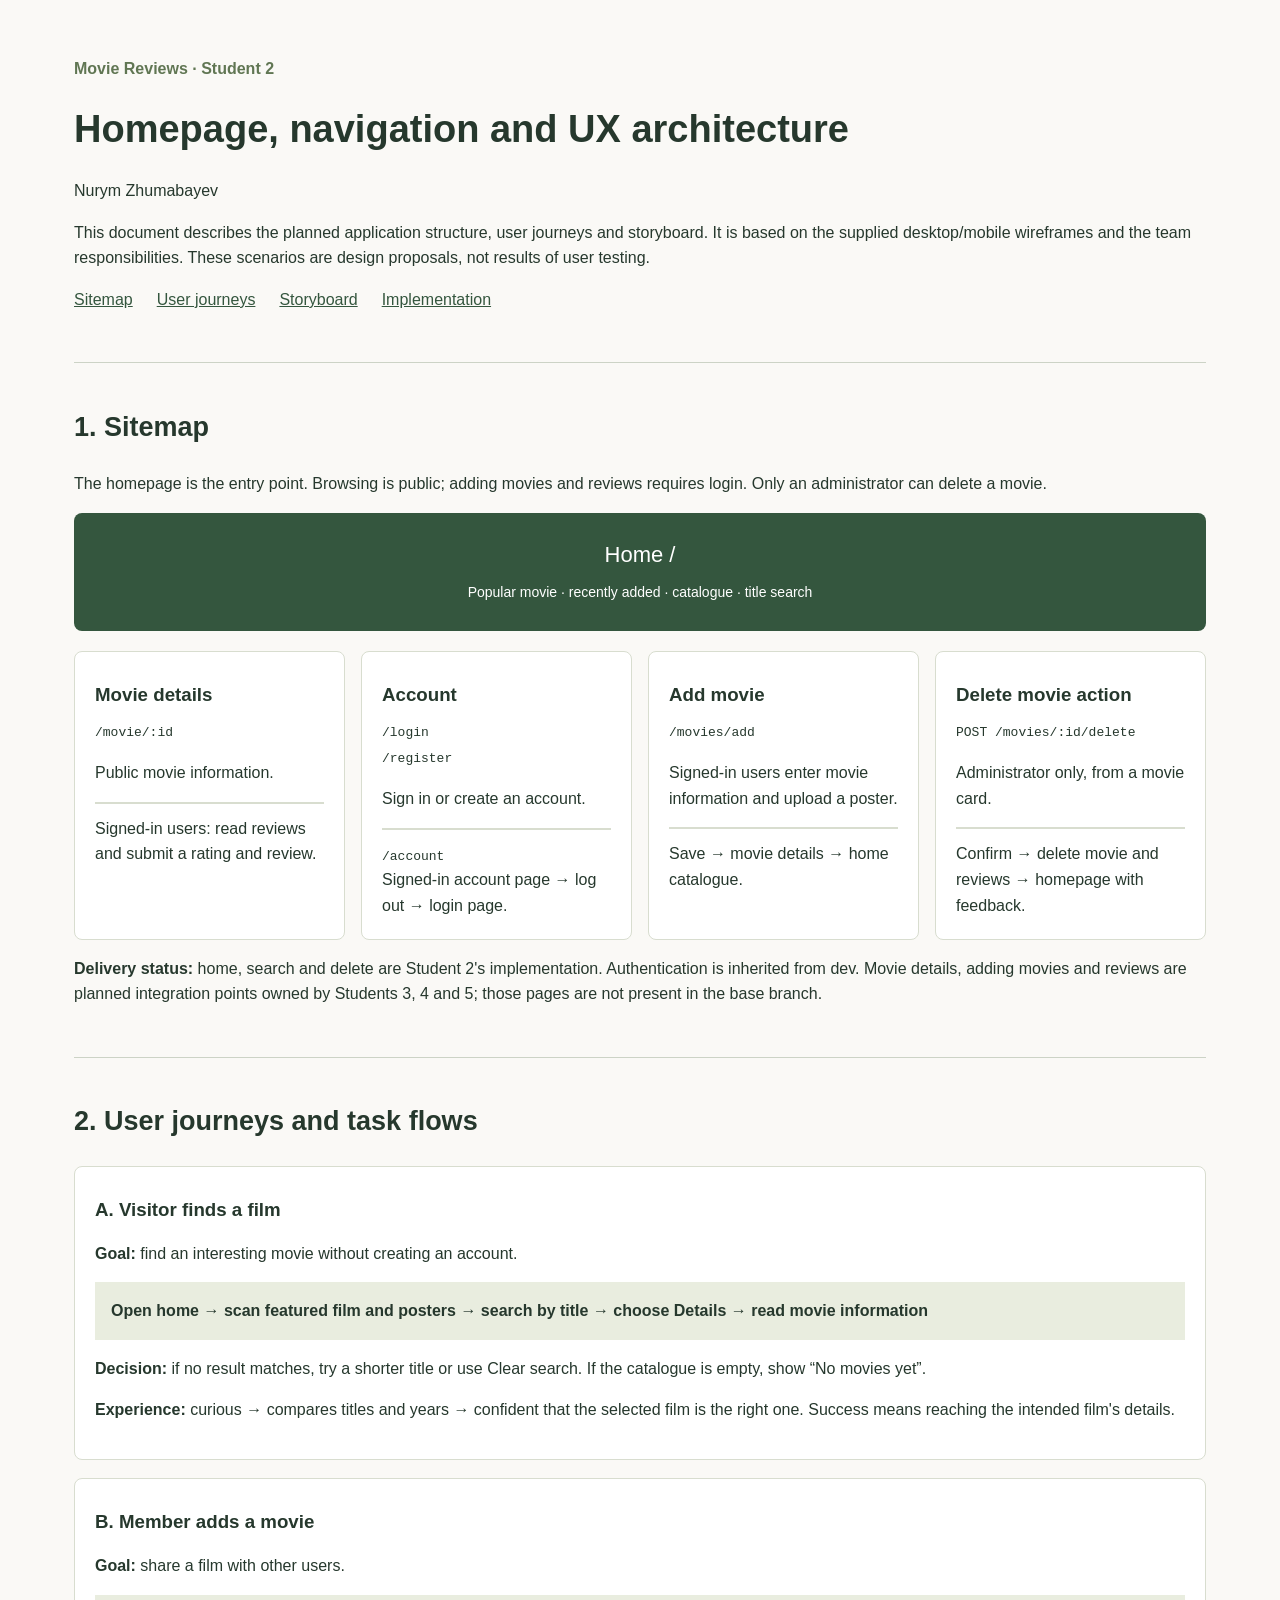
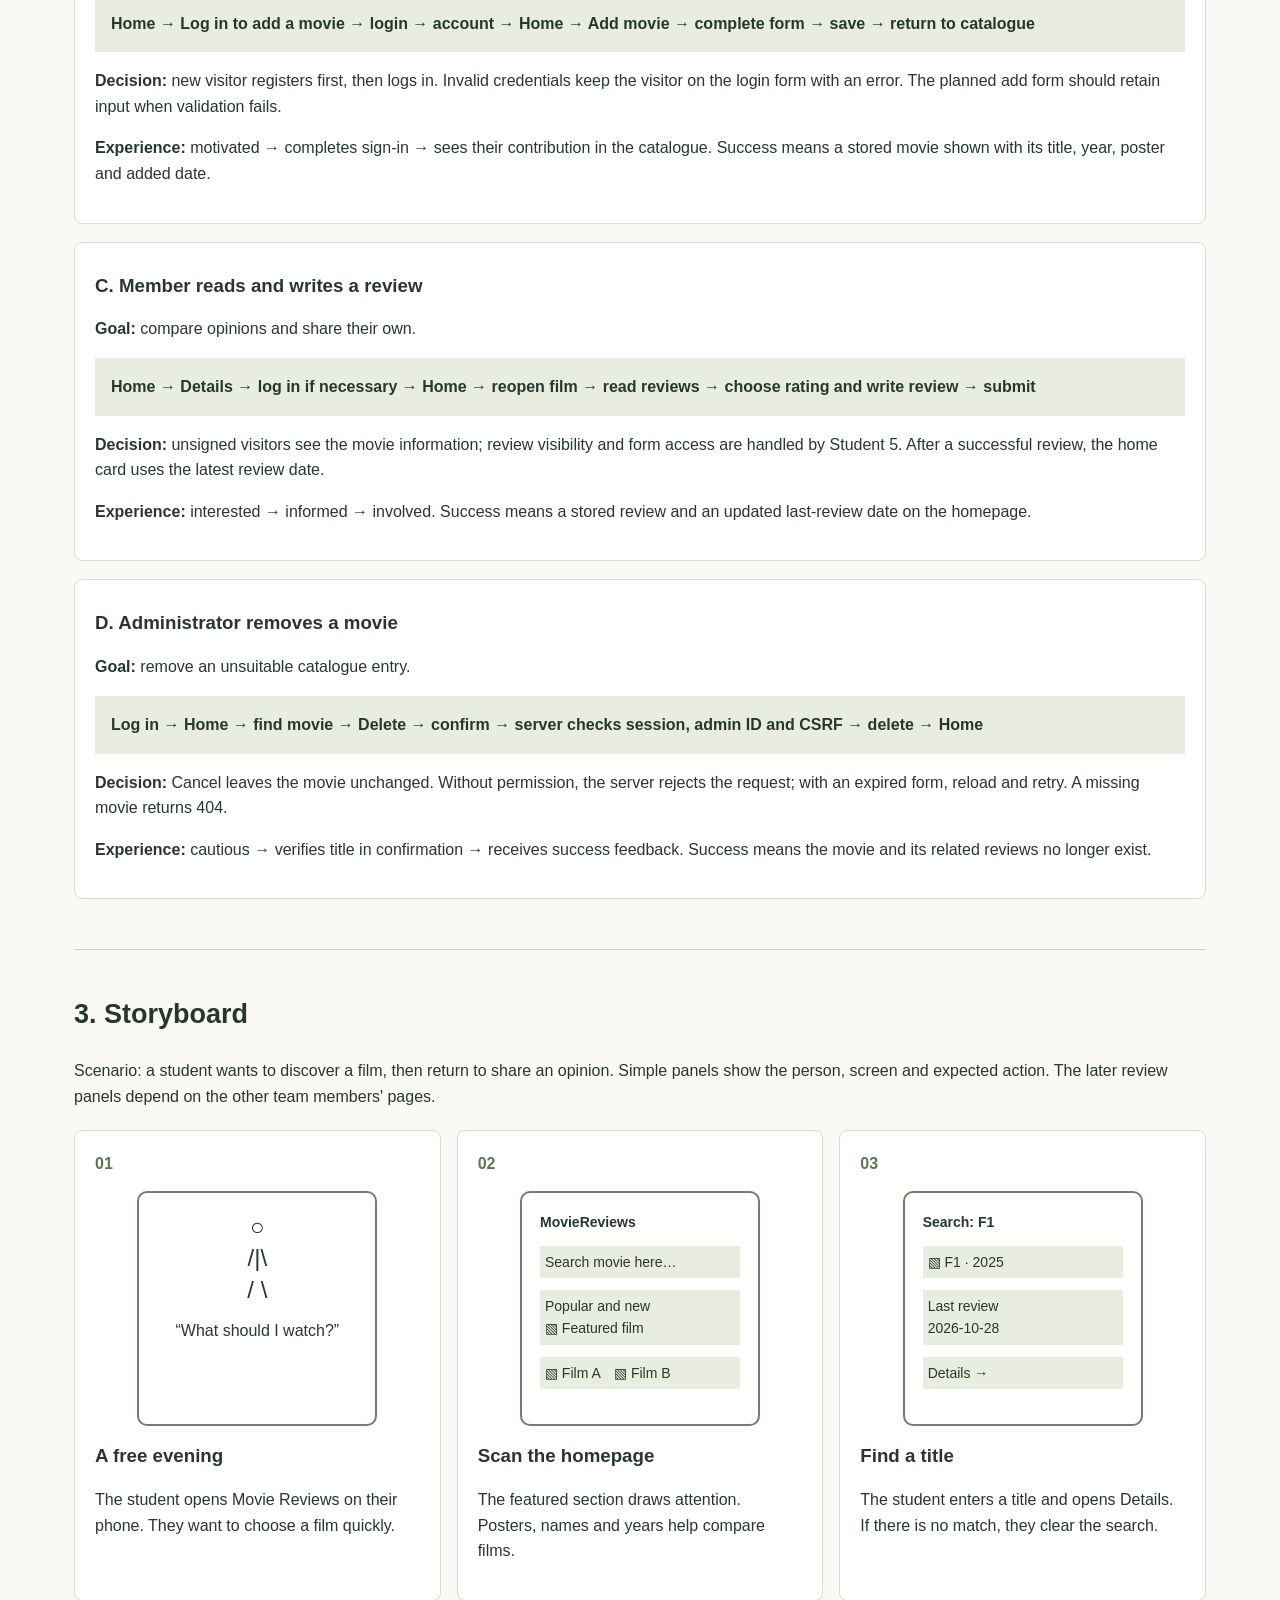
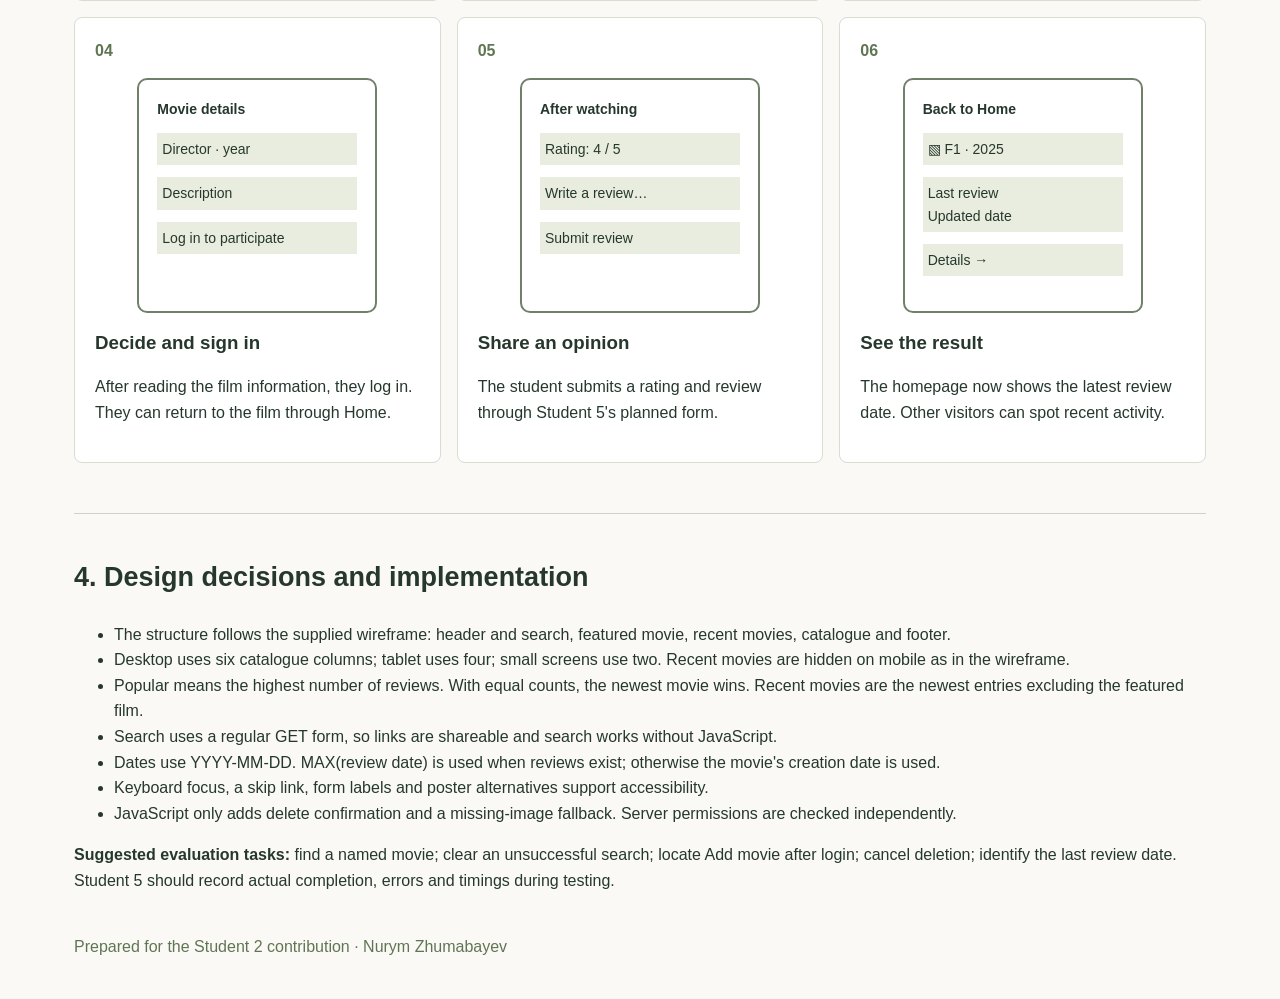
==== docs/role-2.html @ d0a91cc3 "Add Nurym Zhumabayev student 2 homepage and UX architecture" ====
<!doctype html>
<html lang="en">
<head><meta charset="utf-8"><meta name="viewport" content="width=device-width, initial-scale=1"><title>Student 2 — Nurym Zhumabayev</title><link rel="stylesheet" href="role-2.css"></head>
<body>
<header><p class="label">Movie Reviews · Student 2</p><h1>Homepage, navigation and UX architecture</h1><p>Nurym Zhumabayev</p><p>This document describes the planned application structure, user journeys and storyboard. It is based on the supplied desktop/mobile wireframes and the team responsibilities. These scenarios are design proposals, not results of user testing.</p><nav><a href="#sitemap">Sitemap</a><a href="#journeys">User journeys</a><a href="#storyboard">Storyboard</a><a href="#implementation">Implementation</a></nav></header>
<main>
<section id="sitemap"><h2>1. Sitemap</h2><p>The homepage is the entry point. Browsing is public; adding movies and reviews requires login. Only an administrator can delete a movie.</p>
<div class="root">Home /<br><small>Popular movie · recently added · catalogue · title search</small></div>
<div class="branches">
<article><h3>Movie details</h3><code>/movie/:id</code><p>Public movie information.</p><div class="child">Signed-in users: read reviews and submit a rating and review.</div></article>
<article><h3>Account</h3><code>/login</code><br><code>/register</code><p>Sign in or create an account.</p><div class="child"><code>/account</code><br>Signed-in account page → log out → login page.</div></article>
<article><h3>Add movie</h3><code>/movies/add</code><p>Signed-in users enter movie information and upload a poster.</p><div class="child">Save → movie details → home catalogue.</div></article>
<article><h3>Delete movie action</h3><code>POST /movies/:id/delete</code><p>Administrator only, from a movie card.</p><div class="child">Confirm → delete movie and reviews → homepage with feedback.</div></article>
</div><p><strong>Delivery status:</strong> home, search and delete are Student 2's implementation. Authentication is inherited from dev. Movie details, adding movies and reviews are planned integration points owned by Students 3, 4 and 5; those pages are not present in the base branch.</p></section>
<section id="journeys"><h2>2. User journeys and task flows</h2>
<article class="journey"><h3>A. Visitor finds a film</h3><p><strong>Goal:</strong> find an interesting movie without creating an account.</p><p class="flow">Open home → scan featured film and posters → search by title → choose Details → read movie information</p><p><strong>Decision:</strong> if no result matches, try a shorter title or use Clear search. If the catalogue is empty, show “No movies yet”.</p><p><strong>Experience:</strong> curious → compares titles and years → confident that the selected film is the right one. Success means reaching the intended film's details.</p></article>
<article class="journey"><h3>B. Member adds a movie</h3><p><strong>Goal:</strong> share a film with other users.</p><p class="flow">Home → Log in to add a movie → login → account → Home → Add movie → complete form → save → return to catalogue</p><p><strong>Decision:</strong> new visitor registers first, then logs in. Invalid credentials keep the visitor on the login form with an error. The planned add form should retain input when validation fails.</p><p><strong>Experience:</strong> motivated → completes sign-in → sees their contribution in the catalogue. Success means a stored movie shown with its title, year, poster and added date.</p></article>
<article class="journey"><h3>C. Member reads and writes a review</h3><p><strong>Goal:</strong> compare opinions and share their own.</p><p class="flow">Home → Details → log in if necessary → Home → reopen film → read reviews → choose rating and write review → submit</p><p><strong>Decision:</strong> unsigned visitors see the movie information; review visibility and form access are handled by Student 5. After a successful review, the home card uses the latest review date.</p><p><strong>Experience:</strong> interested → informed → involved. Success means a stored review and an updated last-review date on the homepage.</p></article>
<article class="journey"><h3>D. Administrator removes a movie</h3><p><strong>Goal:</strong> remove an unsuitable catalogue entry.</p><p class="flow">Log in → Home → find movie → Delete → confirm → server checks session, admin ID and CSRF → delete → Home</p><p><strong>Decision:</strong> Cancel leaves the movie unchanged. Without permission, the server rejects the request; with an expired form, reload and retry. A missing movie returns 404.</p><p><strong>Experience:</strong> cautious → verifies title in confirmation → receives success feedback. Success means the movie and its related reviews no longer exist.</p></article>
</section>
<section id="storyboard"><h2>3. Storyboard</h2><p>Scenario: a student wants to discover a film, then return to share an opinion. Simple panels show the person, screen and expected action. The later review panels depend on the other team members' pages.</p>
<div class="panels">
<article><span class="number">01</span><div class="scene">○<br>/|\<br>/ \<p>“What should I watch?”</p></div><h3>A free evening</h3><p>The student opens Movie Reviews on their phone. They want to choose a film quickly.</p></article>
<article><span class="number">02</span><div class="screen"><b>MovieReviews</b><div>Search movie here…</div><div>Popular and new<br>▧ Featured film</div><div>▧ Film A　▧ Film B</div></div><h3>Scan the homepage</h3><p>The featured section draws attention. Posters, names and years help compare films.</p></article>
<article><span class="number">03</span><div class="screen"><b>Search: F1</b><div>▧ F1 · 2025</div><div>Last review<br>2026-10-28</div><div>Details →</div></div><h3>Find a title</h3><p>The student enters a title and opens Details. If there is no match, they clear the search.</p></article>
<article><span class="number">04</span><div class="screen"><b>Movie details</b><div>Director · year</div><div>Description</div><div>Log in to participate</div></div><h3>Decide and sign in</h3><p>After reading the film information, they log in. They can return to the film through Home.</p></article>
<article><span class="number">05</span><div class="screen"><b>After watching</b><div>Rating: 4 / 5</div><div>Write a review…</div><div>Submit review</div></div><h3>Share an opinion</h3><p>The student submits a rating and review through Student 5's planned form.</p></article>
<article><span class="number">06</span><div class="screen"><b>Back to Home</b><div>▧ F1 · 2025</div><div>Last review<br>Updated date</div><div>Details →</div></div><h3>See the result</h3><p>The homepage now shows the latest review date. Other visitors can spot recent activity.</p></article>
</div></section>
<section id="implementation"><h2>4. Design decisions and implementation</h2><ul><li>The structure follows the supplied wireframe: header and search, featured movie, recent movies, catalogue and footer.</li><li>Desktop uses six catalogue columns; tablet uses four; small screens use two. Recent movies are hidden on mobile as in the wireframe.</li><li>Popular means the highest number of reviews. With equal counts, the newest movie wins. Recent movies are the newest entries excluding the featured film.</li><li>Search uses a regular GET form, so links are shareable and search works without JavaScript.</li><li>Dates use YYYY-MM-DD. MAX(review date) is used when reviews exist; otherwise the movie's creation date is used.</li><li>Keyboard focus, a skip link, form labels and poster alternatives support accessibility.</li><li>JavaScript only adds delete confirmation and a missing-image fallback. Server permissions are checked independently.</li></ul><p><strong>Suggested evaluation tasks:</strong> find a named movie; clear an unsuccessful search; locate Add movie after login; cancel deletion; identify the last review date. Student 5 should record actual completion, errors and timings during testing.</p></section>
</main><footer>Prepared for the Student 2 contribution · Nurym Zhumabayev</footer>
</body></html>
---- docs/role-2.css ----
* { box-sizing: border-box; }
body { margin: 0 auto; max-width: 1180px; padding: 40px 24px; color: #26382d; background: #faf9f6; font: 16px/1.6 Arial, sans-serif; }
h1 { font-size: 38px; line-height: 1.2; max-width: 850px; }
h2 { font-size: 27px; }
h3 { margin: 8px 0; }
a { color: #34563e; }
nav { display: flex; gap: 24px; flex-wrap: wrap; }
section { margin-top: 50px; border-top: 1px solid #ccd3c6; padding-top: 20px; }
.label, .number { font-weight: bold; color: #607653; }
.root { text-align: center; padding: 24px; border-radius: 8px; background: #34563e; color: white; font-size: 22px; }
.root small { font-size: 14px; }
.branches, .panels { display: grid; grid-template-columns: repeat(4, 1fr); gap: 16px; margin-top: 20px; }
article { padding: 20px; background: white; border: 1px solid #d8ddcf; border-radius: 8px; }
code { overflow-wrap: anywhere; font-size: 13px; }
.child { border-top: 2px solid #d8ddcf; padding-top: 12px; }
.journey { margin: 18px 0; }
.flow { padding: 16px; background: #e9eddf; font-weight: bold; }
.panels { grid-template-columns: repeat(3, 1fr); }
.screen, .scene { margin: 15px auto; height: 235px; padding: 18px; border: 2px solid #71806a; border-radius: 10px; max-width: 240px; font-size: 14px; }
.screen div { margin-top: 12px; padding: 5px; background: #e9eddf; }
.scene { text-align: center; font-size: 24px; line-height: 1.3; }
.scene p { font-size: 16px; }
footer { margin-top: 40px; color: #607653; }
@media (max-width: 850px) { .branches, .panels { grid-template-columns: repeat(2, 1fr); } }
@media (max-width: 500px) { .branches, .panels { grid-template-columns: 1fr; } h1 { font-size: 30px; } }
@media print { body { padding: 0; background: white; font-size: 11px; } h1 { font-size: 26px; } h2 { font-size: 20px; } article { break-inside: avoid; } section { margin-top: 24px; } nav { display: none; } .panels { grid-template-columns: repeat(2, 1fr); } }
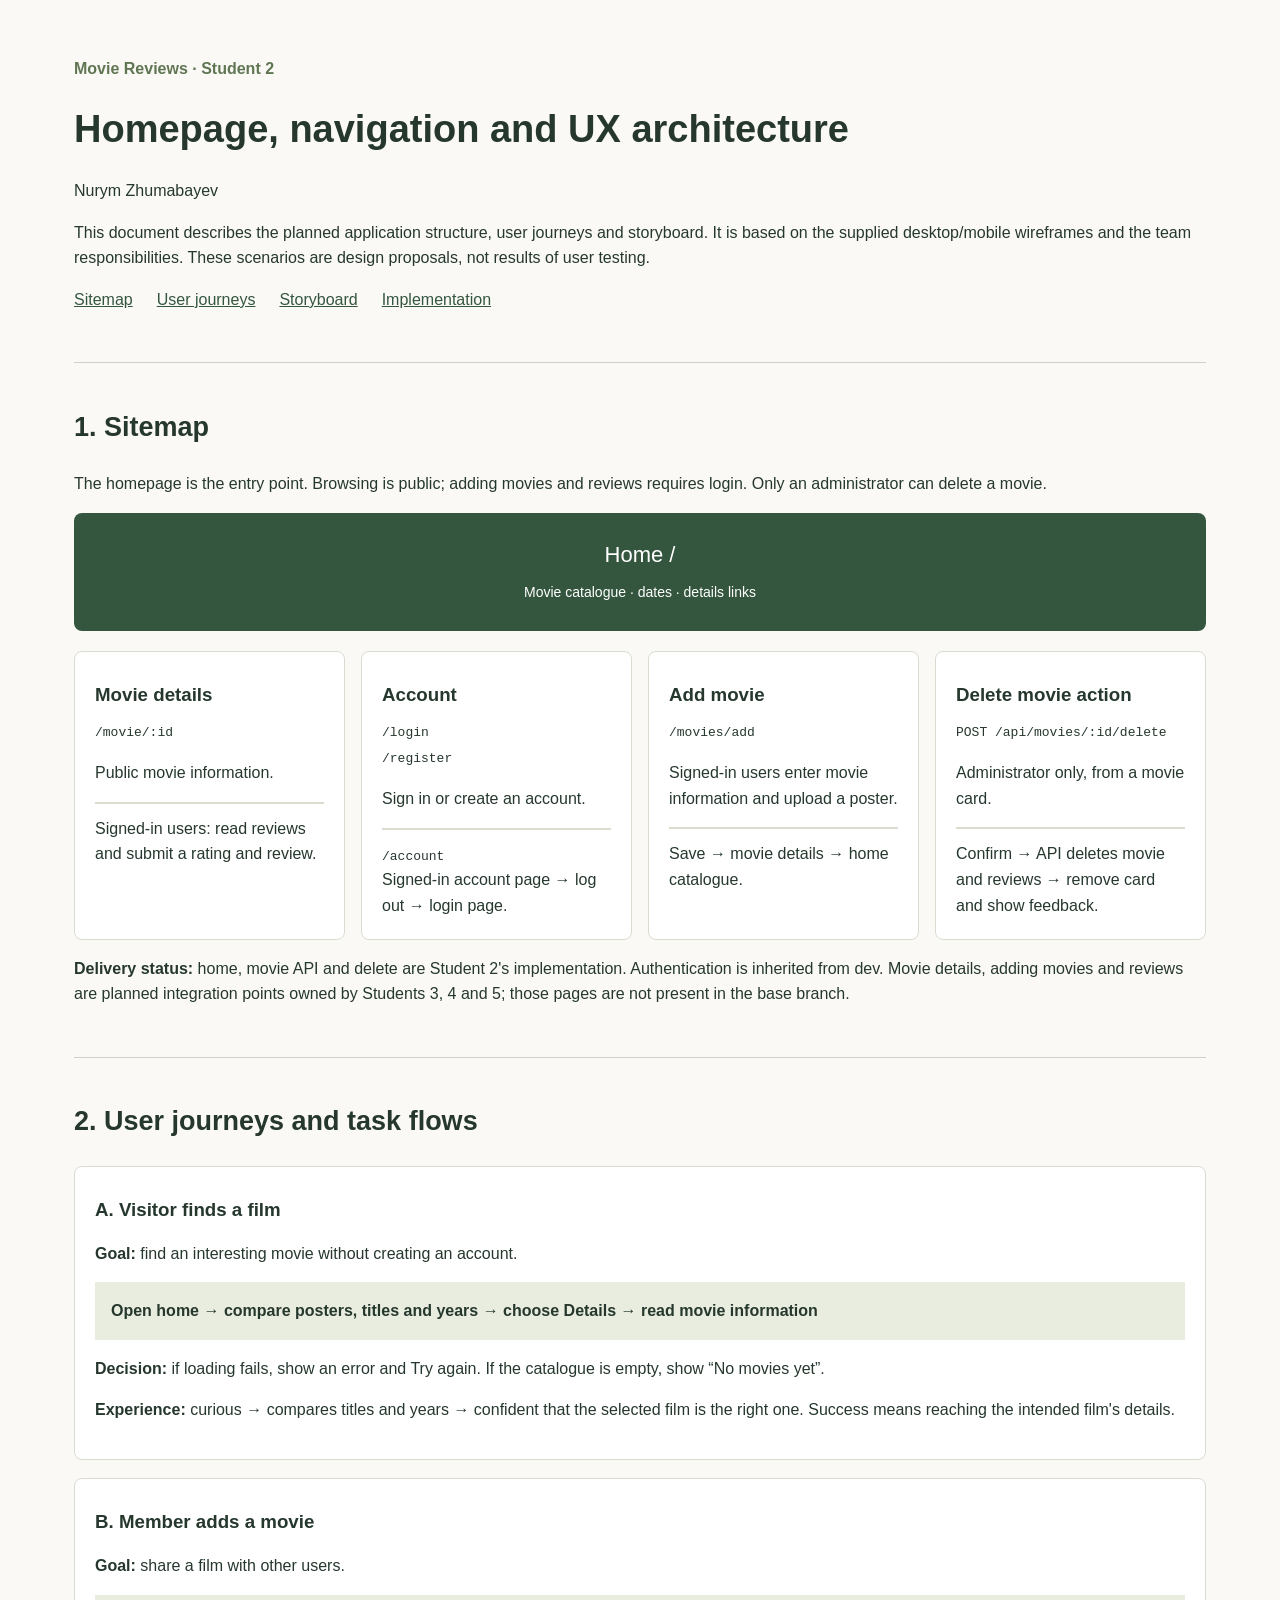
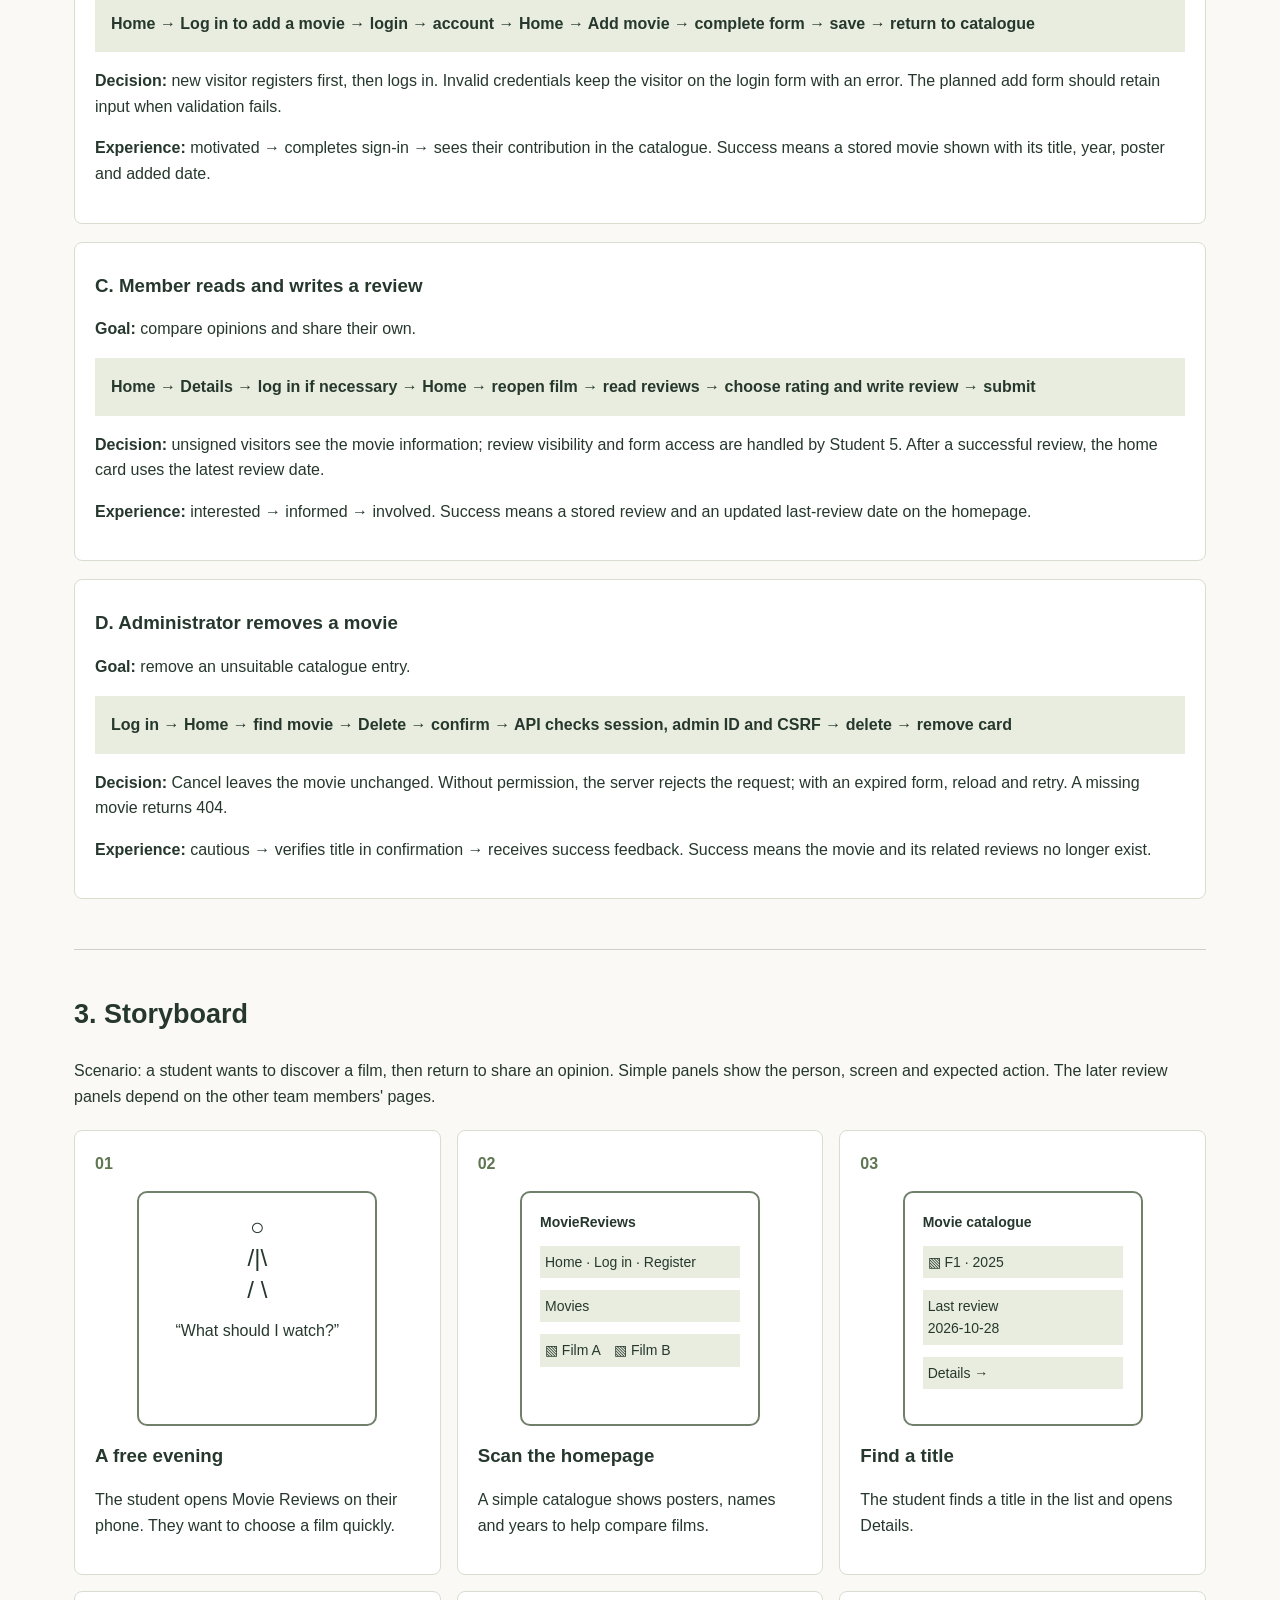
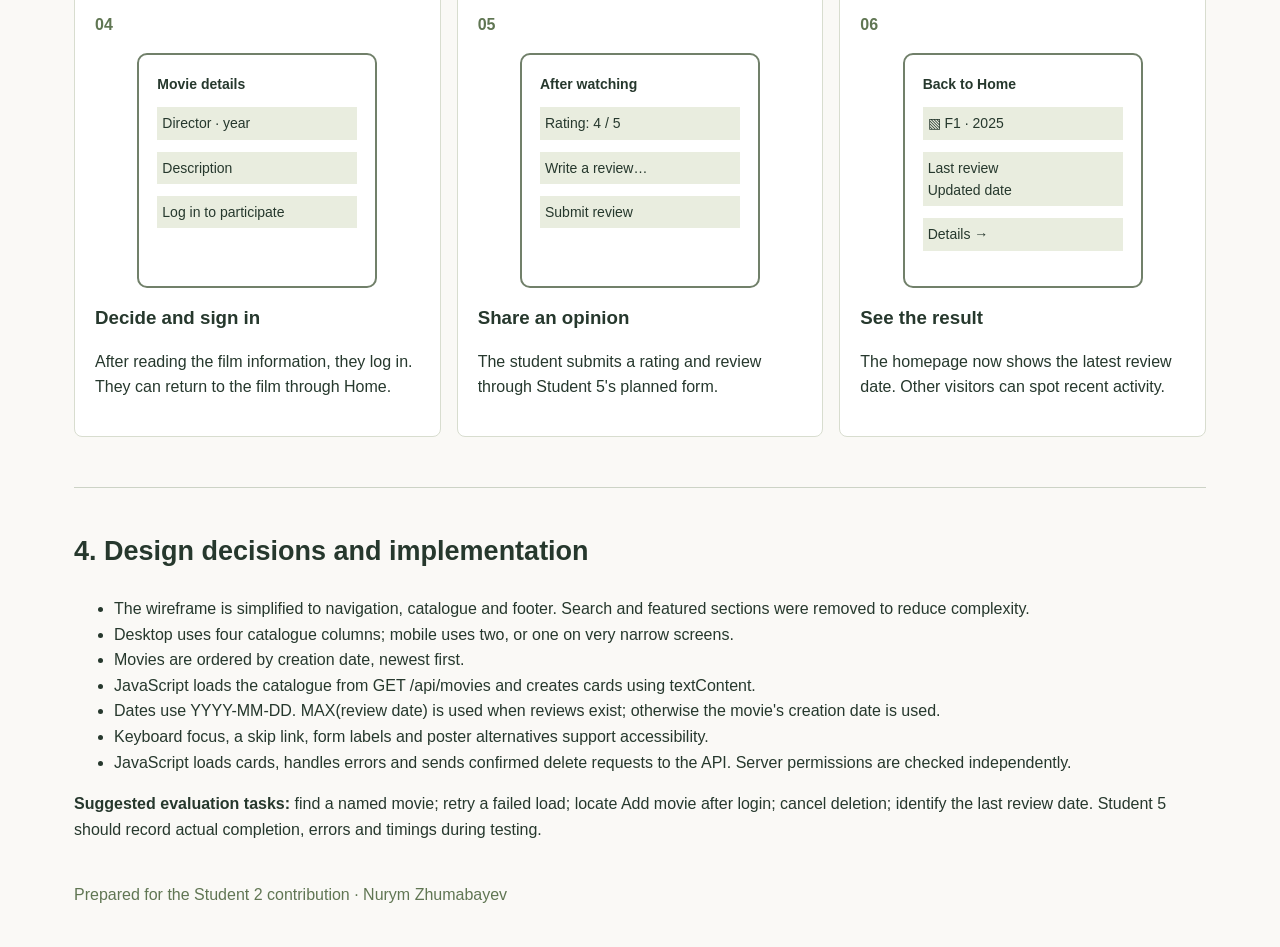
==== commit e89342b8: "Simplify homepage and add session-protected movie API" ====
--- a/docs/role-2.html
+++ b/docs/role-2.html
@@ -5,28 +5,28 @@
 <header><p class="label">Movie Reviews · Student 2</p><h1>Homepage, navigation and UX architecture</h1><p>Nurym Zhumabayev</p><p>This document describes the planned application structure, user journeys and storyboard. It is based on the supplied desktop/mobile wireframes and the team responsibilities. These scenarios are design proposals, not results of user testing.</p><nav><a href="#sitemap">Sitemap</a><a href="#journeys">User journeys</a><a href="#storyboard">Storyboard</a><a href="#implementation">Implementation</a></nav></header>
 <main>
 <section id="sitemap"><h2>1. Sitemap</h2><p>The homepage is the entry point. Browsing is public; adding movies and reviews requires login. Only an administrator can delete a movie.</p>
-<div class="root">Home /<br><small>Popular movie · recently added · catalogue · title search</small></div>
+<div class="root">Home /<br><small>Movie catalogue · dates · details links</small></div>
 <div class="branches">
 <article><h3>Movie details</h3><code>/movie/:id</code><p>Public movie information.</p><div class="child">Signed-in users: read reviews and submit a rating and review.</div></article>
 <article><h3>Account</h3><code>/login</code><br><code>/register</code><p>Sign in or create an account.</p><div class="child"><code>/account</code><br>Signed-in account page → log out → login page.</div></article>
 <article><h3>Add movie</h3><code>/movies/add</code><p>Signed-in users enter movie information and upload a poster.</p><div class="child">Save → movie details → home catalogue.</div></article>
-<article><h3>Delete movie action</h3><code>POST /movies/:id/delete</code><p>Administrator only, from a movie card.</p><div class="child">Confirm → delete movie and reviews → homepage with feedback.</div></article>
-</div><p><strong>Delivery status:</strong> home, search and delete are Student 2's implementation. Authentication is inherited from dev. Movie details, adding movies and reviews are planned integration points owned by Students 3, 4 and 5; those pages are not present in the base branch.</p></section>
+<article><h3>Delete movie action</h3><code>POST /api/movies/:id/delete</code><p>Administrator only, from a movie card.</p><div class="child">Confirm → API deletes movie and reviews → remove card and show feedback.</div></article>
+</div><p><strong>Delivery status:</strong> home, movie API and delete are Student 2's implementation. Authentication is inherited from dev. Movie details, adding movies and reviews are planned integration points owned by Students 3, 4 and 5; those pages are not present in the base branch.</p></section>
 <section id="journeys"><h2>2. User journeys and task flows</h2>
-<article class="journey"><h3>A. Visitor finds a film</h3><p><strong>Goal:</strong> find an interesting movie without creating an account.</p><p class="flow">Open home → scan featured film and posters → search by title → choose Details → read movie information</p><p><strong>Decision:</strong> if no result matches, try a shorter title or use Clear search. If the catalogue is empty, show “No movies yet”.</p><p><strong>Experience:</strong> curious → compares titles and years → confident that the selected film is the right one. Success means reaching the intended film's details.</p></article>
+<article class="journey"><h3>A. Visitor finds a film</h3><p><strong>Goal:</strong> find an interesting movie without creating an account.</p><p class="flow">Open home → compare posters, titles and years → choose Details → read movie information</p><p><strong>Decision:</strong> if loading fails, show an error and Try again. If the catalogue is empty, show “No movies yet”.</p><p><strong>Experience:</strong> curious → compares titles and years → confident that the selected film is the right one. Success means reaching the intended film's details.</p></article>
 <article class="journey"><h3>B. Member adds a movie</h3><p><strong>Goal:</strong> share a film with other users.</p><p class="flow">Home → Log in to add a movie → login → account → Home → Add movie → complete form → save → return to catalogue</p><p><strong>Decision:</strong> new visitor registers first, then logs in. Invalid credentials keep the visitor on the login form with an error. The planned add form should retain input when validation fails.</p><p><strong>Experience:</strong> motivated → completes sign-in → sees their contribution in the catalogue. Success means a stored movie shown with its title, year, poster and added date.</p></article>
 <article class="journey"><h3>C. Member reads and writes a review</h3><p><strong>Goal:</strong> compare opinions and share their own.</p><p class="flow">Home → Details → log in if necessary → Home → reopen film → read reviews → choose rating and write review → submit</p><p><strong>Decision:</strong> unsigned visitors see the movie information; review visibility and form access are handled by Student 5. After a successful review, the home card uses the latest review date.</p><p><strong>Experience:</strong> interested → informed → involved. Success means a stored review and an updated last-review date on the homepage.</p></article>
-<article class="journey"><h3>D. Administrator removes a movie</h3><p><strong>Goal:</strong> remove an unsuitable catalogue entry.</p><p class="flow">Log in → Home → find movie → Delete → confirm → server checks session, admin ID and CSRF → delete → Home</p><p><strong>Decision:</strong> Cancel leaves the movie unchanged. Without permission, the server rejects the request; with an expired form, reload and retry. A missing movie returns 404.</p><p><strong>Experience:</strong> cautious → verifies title in confirmation → receives success feedback. Success means the movie and its related reviews no longer exist.</p></article>
+<article class="journey"><h3>D. Administrator removes a movie</h3><p><strong>Goal:</strong> remove an unsuitable catalogue entry.</p><p class="flow">Log in → Home → find movie → Delete → confirm → API checks session, admin ID and CSRF → delete → remove card</p><p><strong>Decision:</strong> Cancel leaves the movie unchanged. Without permission, the server rejects the request; with an expired form, reload and retry. A missing movie returns 404.</p><p><strong>Experience:</strong> cautious → verifies title in confirmation → receives success feedback. Success means the movie and its related reviews no longer exist.</p></article>
 </section>
 <section id="storyboard"><h2>3. Storyboard</h2><p>Scenario: a student wants to discover a film, then return to share an opinion. Simple panels show the person, screen and expected action. The later review panels depend on the other team members' pages.</p>
 <div class="panels">
 <article><span class="number">01</span><div class="scene">○<br>/|\<br>/ \<p>“What should I watch?”</p></div><h3>A free evening</h3><p>The student opens Movie Reviews on their phone. They want to choose a film quickly.</p></article>
-<article><span class="number">02</span><div class="screen"><b>MovieReviews</b><div>Search movie here…</div><div>Popular and new<br>▧ Featured film</div><div>▧ Film A　▧ Film B</div></div><h3>Scan the homepage</h3><p>The featured section draws attention. Posters, names and years help compare films.</p></article>
-<article><span class="number">03</span><div class="screen"><b>Search: F1</b><div>▧ F1 · 2025</div><div>Last review<br>2026-10-28</div><div>Details →</div></div><h3>Find a title</h3><p>The student enters a title and opens Details. If there is no match, they clear the search.</p></article>
+<article><span class="number">02</span><div class="screen"><b>MovieReviews</b><div>Home · Log in · Register</div><div>Movies</div><div>▧ Film A　▧ Film B</div></div><h3>Scan the homepage</h3><p>A simple catalogue shows posters, names and years to help compare films.</p></article>
+<article><span class="number">03</span><div class="screen"><b>Movie catalogue</b><div>▧ F1 · 2025</div><div>Last review<br>2026-10-28</div><div>Details →</div></div><h3>Find a title</h3><p>The student finds a title in the list and opens Details.</p></article>
 <article><span class="number">04</span><div class="screen"><b>Movie details</b><div>Director · year</div><div>Description</div><div>Log in to participate</div></div><h3>Decide and sign in</h3><p>After reading the film information, they log in. They can return to the film through Home.</p></article>
 <article><span class="number">05</span><div class="screen"><b>After watching</b><div>Rating: 4 / 5</div><div>Write a review…</div><div>Submit review</div></div><h3>Share an opinion</h3><p>The student submits a rating and review through Student 5's planned form.</p></article>
 <article><span class="number">06</span><div class="screen"><b>Back to Home</b><div>▧ F1 · 2025</div><div>Last review<br>Updated date</div><div>Details →</div></div><h3>See the result</h3><p>The homepage now shows the latest review date. Other visitors can spot recent activity.</p></article>
 </div></section>
-<section id="implementation"><h2>4. Design decisions and implementation</h2><ul><li>The structure follows the supplied wireframe: header and search, featured movie, recent movies, catalogue and footer.</li><li>Desktop uses six catalogue columns; tablet uses four; small screens use two. Recent movies are hidden on mobile as in the wireframe.</li><li>Popular means the highest number of reviews. With equal counts, the newest movie wins. Recent movies are the newest entries excluding the featured film.</li><li>Search uses a regular GET form, so links are shareable and search works without JavaScript.</li><li>Dates use YYYY-MM-DD. MAX(review date) is used when reviews exist; otherwise the movie's creation date is used.</li><li>Keyboard focus, a skip link, form labels and poster alternatives support accessibility.</li><li>JavaScript only adds delete confirmation and a missing-image fallback. Server permissions are checked independently.</li></ul><p><strong>Suggested evaluation tasks:</strong> find a named movie; clear an unsuccessful search; locate Add movie after login; cancel deletion; identify the last review date. Student 5 should record actual completion, errors and timings during testing.</p></section>
+<section id="implementation"><h2>4. Design decisions and implementation</h2><ul><li>The wireframe is simplified to navigation, catalogue and footer. Search and featured sections were removed to reduce complexity.</li><li>Desktop uses four catalogue columns; mobile uses two, or one on very narrow screens.</li><li>Movies are ordered by creation date, newest first.</li><li>JavaScript loads the catalogue from GET /api/movies and creates cards using textContent.</li><li>Dates use YYYY-MM-DD. MAX(review date) is used when reviews exist; otherwise the movie's creation date is used.</li><li>Keyboard focus, a skip link, form labels and poster alternatives support accessibility.</li><li>JavaScript loads cards, handles errors and sends confirmed delete requests to the API. Server permissions are checked independently.</li></ul><p><strong>Suggested evaluation tasks:</strong> find a named movie; retry a failed load; locate Add movie after login; cancel deletion; identify the last review date. Student 5 should record actual completion, errors and timings during testing.</p></section>
 </main><footer>Prepared for the Student 2 contribution · Nurym Zhumabayev</footer>
 </body></html>
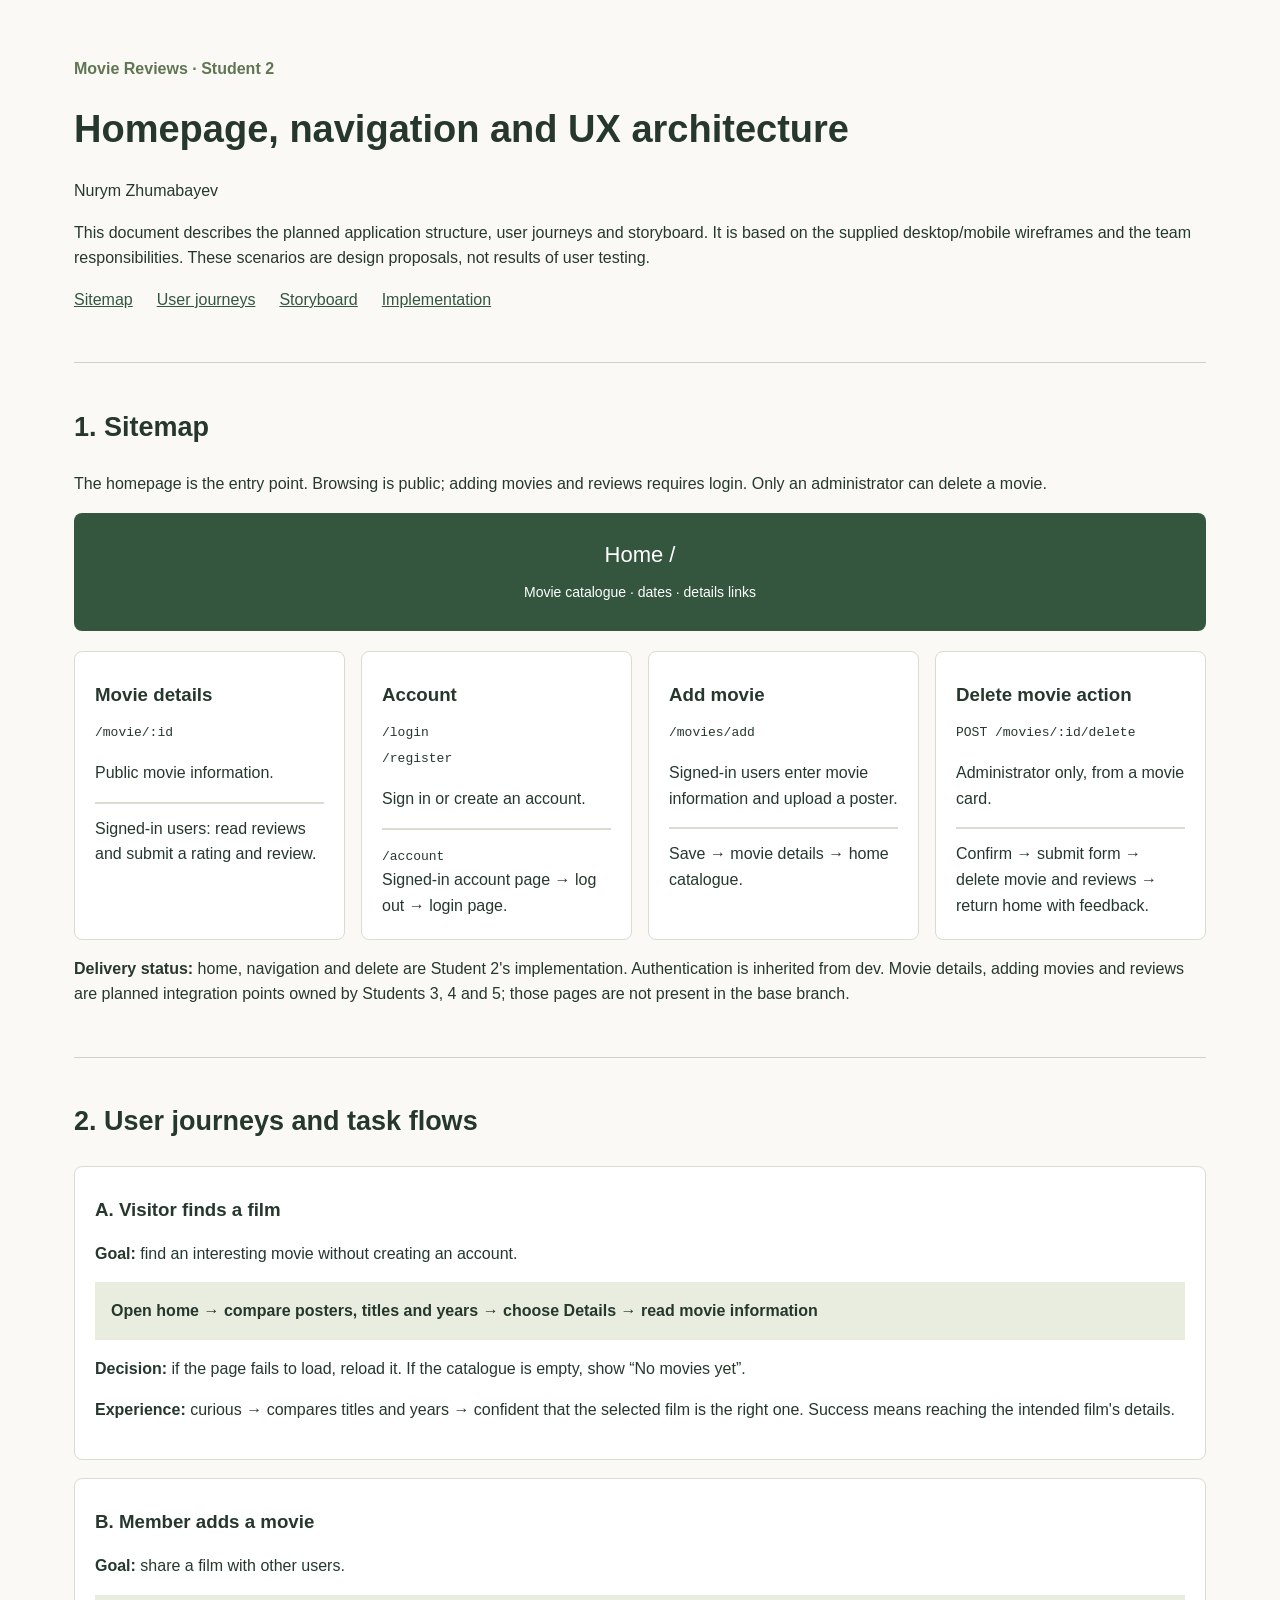
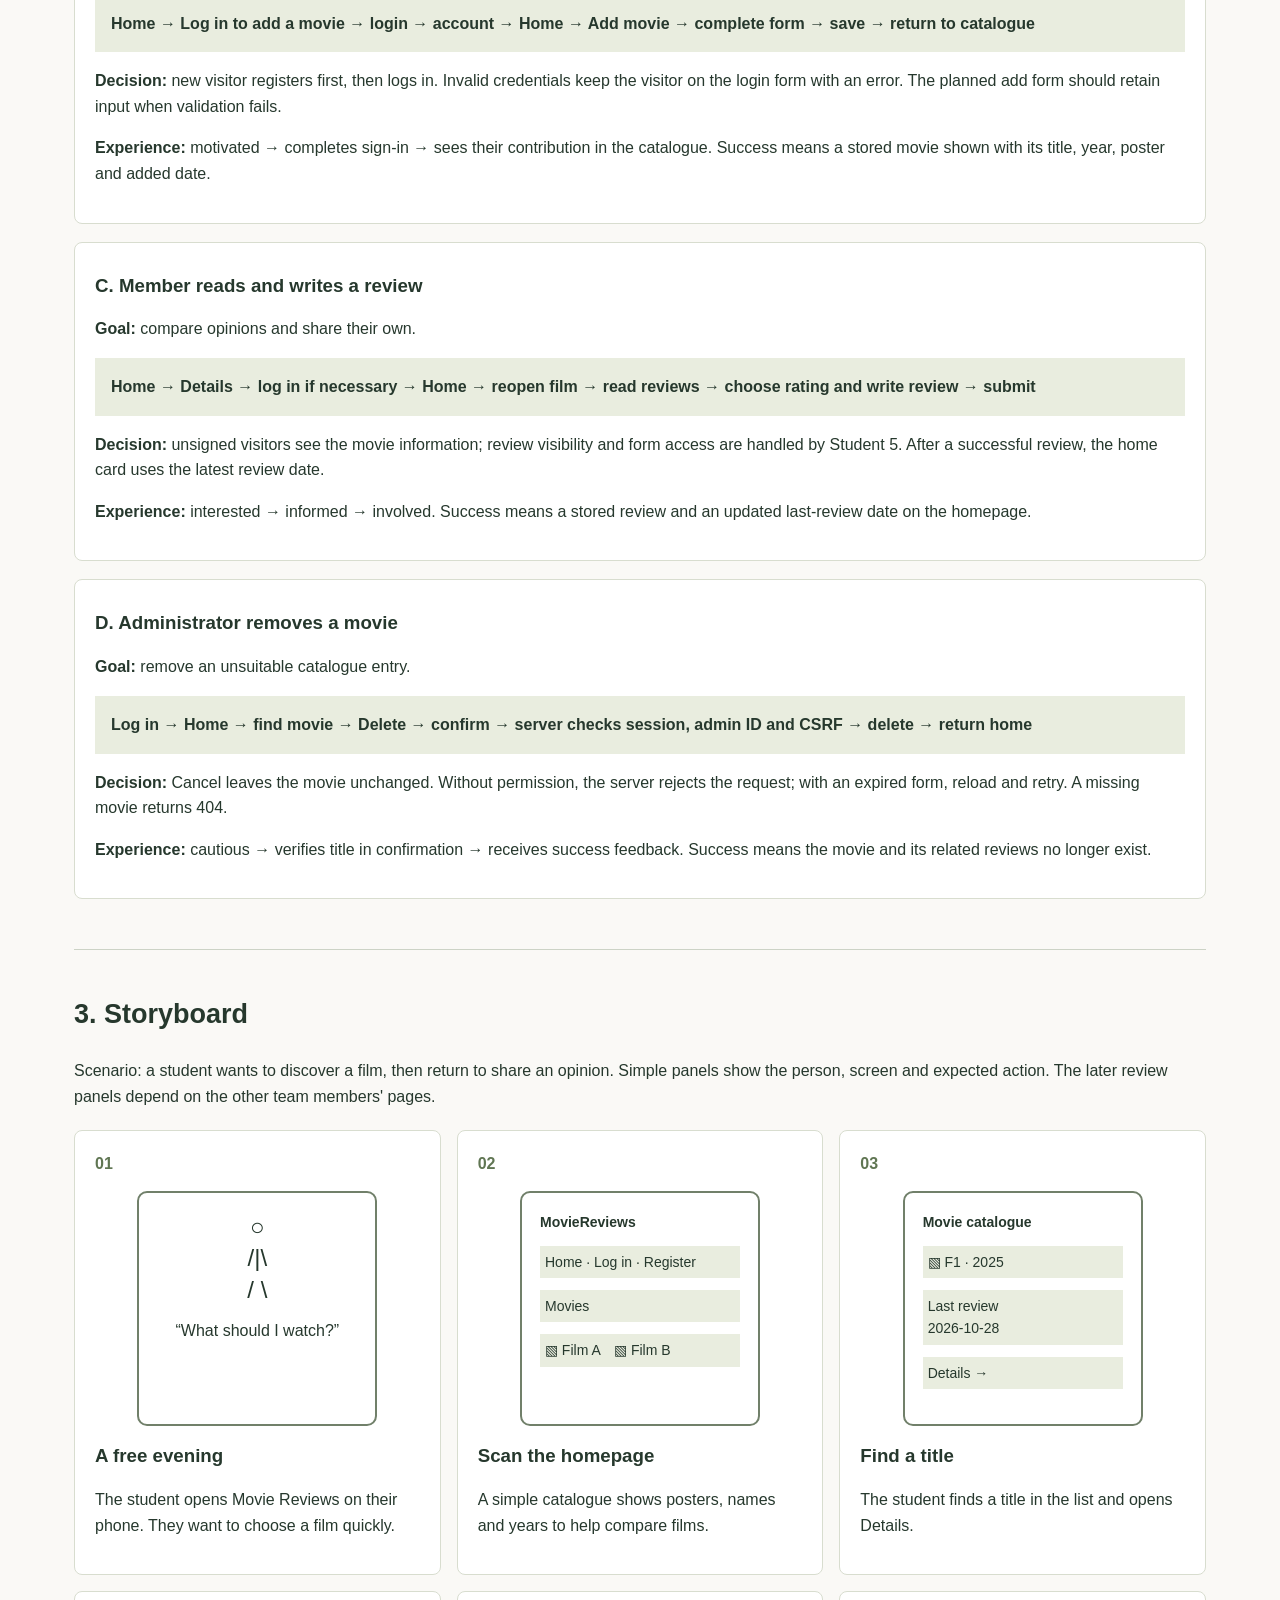
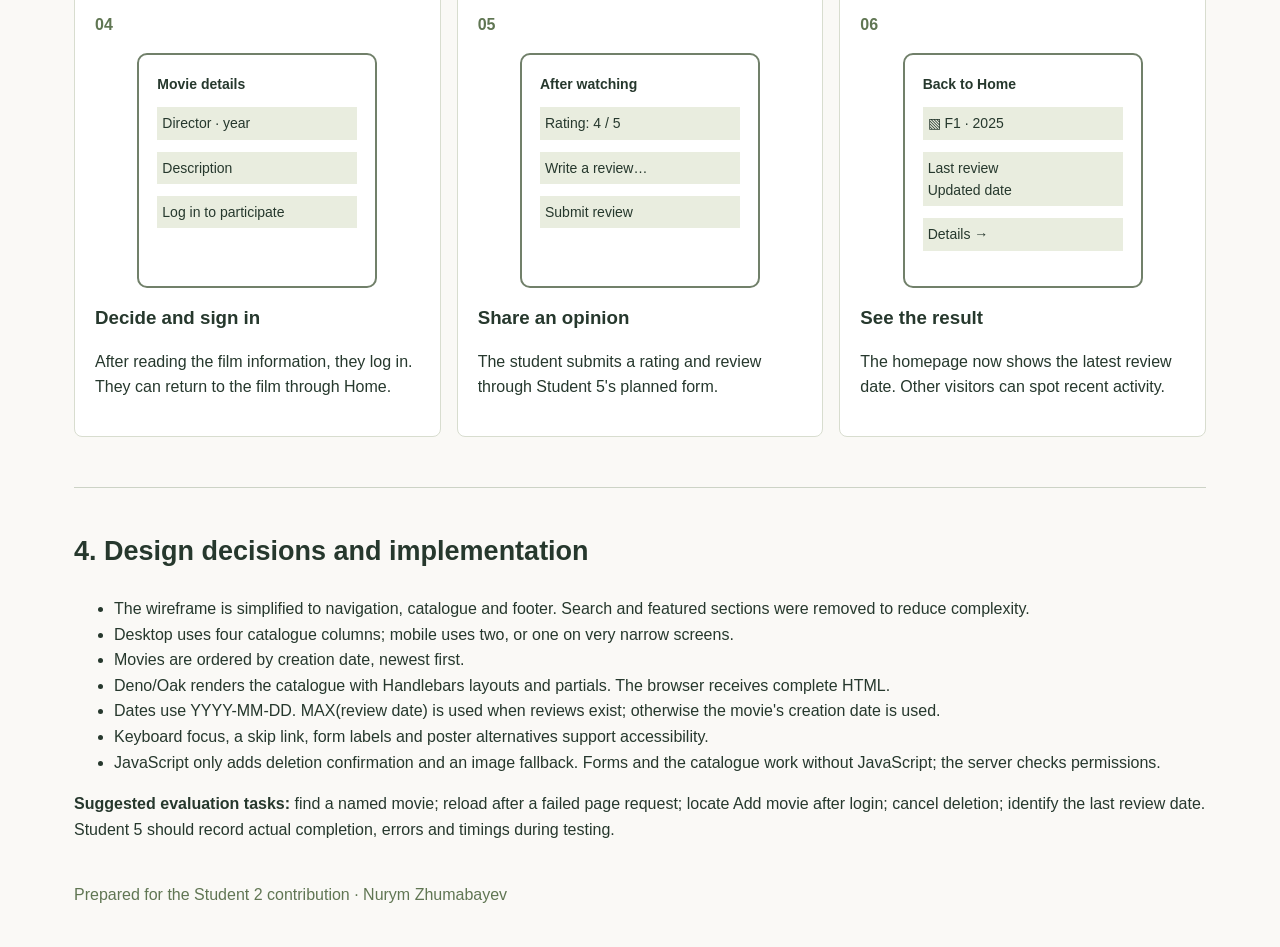
==== commit 32890d32: "Restore readable Handlebars pages and server-rendered catalogue" ====
--- a/docs/role-2.html
+++ b/docs/role-2.html
@@ -10,13 +10,13 @@
 <article><h3>Movie details</h3><code>/movie/:id</code><p>Public movie information.</p><div class="child">Signed-in users: read reviews and submit a rating and review.</div></article>
 <article><h3>Account</h3><code>/login</code><br><code>/register</code><p>Sign in or create an account.</p><div class="child"><code>/account</code><br>Signed-in account page → log out → login page.</div></article>
 <article><h3>Add movie</h3><code>/movies/add</code><p>Signed-in users enter movie information and upload a poster.</p><div class="child">Save → movie details → home catalogue.</div></article>
-<article><h3>Delete movie action</h3><code>POST /api/movies/:id/delete</code><p>Administrator only, from a movie card.</p><div class="child">Confirm → API deletes movie and reviews → remove card and show feedback.</div></article>
-</div><p><strong>Delivery status:</strong> home, movie API and delete are Student 2's implementation. Authentication is inherited from dev. Movie details, adding movies and reviews are planned integration points owned by Students 3, 4 and 5; those pages are not present in the base branch.</p></section>
+<article><h3>Delete movie action</h3><code>POST /movies/:id/delete</code><p>Administrator only, from a movie card.</p><div class="child">Confirm → submit form → delete movie and reviews → return home with feedback.</div></article>
+</div><p><strong>Delivery status:</strong> home, navigation and delete are Student 2's implementation. Authentication is inherited from dev. Movie details, adding movies and reviews are planned integration points owned by Students 3, 4 and 5; those pages are not present in the base branch.</p></section>
 <section id="journeys"><h2>2. User journeys and task flows</h2>
-<article class="journey"><h3>A. Visitor finds a film</h3><p><strong>Goal:</strong> find an interesting movie without creating an account.</p><p class="flow">Open home → compare posters, titles and years → choose Details → read movie information</p><p><strong>Decision:</strong> if loading fails, show an error and Try again. If the catalogue is empty, show “No movies yet”.</p><p><strong>Experience:</strong> curious → compares titles and years → confident that the selected film is the right one. Success means reaching the intended film's details.</p></article>
+<article class="journey"><h3>A. Visitor finds a film</h3><p><strong>Goal:</strong> find an interesting movie without creating an account.</p><p class="flow">Open home → compare posters, titles and years → choose Details → read movie information</p><p><strong>Decision:</strong> if the page fails to load, reload it. If the catalogue is empty, show “No movies yet”.</p><p><strong>Experience:</strong> curious → compares titles and years → confident that the selected film is the right one. Success means reaching the intended film's details.</p></article>
 <article class="journey"><h3>B. Member adds a movie</h3><p><strong>Goal:</strong> share a film with other users.</p><p class="flow">Home → Log in to add a movie → login → account → Home → Add movie → complete form → save → return to catalogue</p><p><strong>Decision:</strong> new visitor registers first, then logs in. Invalid credentials keep the visitor on the login form with an error. The planned add form should retain input when validation fails.</p><p><strong>Experience:</strong> motivated → completes sign-in → sees their contribution in the catalogue. Success means a stored movie shown with its title, year, poster and added date.</p></article>
 <article class="journey"><h3>C. Member reads and writes a review</h3><p><strong>Goal:</strong> compare opinions and share their own.</p><p class="flow">Home → Details → log in if necessary → Home → reopen film → read reviews → choose rating and write review → submit</p><p><strong>Decision:</strong> unsigned visitors see the movie information; review visibility and form access are handled by Student 5. After a successful review, the home card uses the latest review date.</p><p><strong>Experience:</strong> interested → informed → involved. Success means a stored review and an updated last-review date on the homepage.</p></article>
-<article class="journey"><h3>D. Administrator removes a movie</h3><p><strong>Goal:</strong> remove an unsuitable catalogue entry.</p><p class="flow">Log in → Home → find movie → Delete → confirm → API checks session, admin ID and CSRF → delete → remove card</p><p><strong>Decision:</strong> Cancel leaves the movie unchanged. Without permission, the server rejects the request; with an expired form, reload and retry. A missing movie returns 404.</p><p><strong>Experience:</strong> cautious → verifies title in confirmation → receives success feedback. Success means the movie and its related reviews no longer exist.</p></article>
+<article class="journey"><h3>D. Administrator removes a movie</h3><p><strong>Goal:</strong> remove an unsuitable catalogue entry.</p><p class="flow">Log in → Home → find movie → Delete → confirm → server checks session, admin ID and CSRF → delete → return home</p><p><strong>Decision:</strong> Cancel leaves the movie unchanged. Without permission, the server rejects the request; with an expired form, reload and retry. A missing movie returns 404.</p><p><strong>Experience:</strong> cautious → verifies title in confirmation → receives success feedback. Success means the movie and its related reviews no longer exist.</p></article>
 </section>
 <section id="storyboard"><h2>3. Storyboard</h2><p>Scenario: a student wants to discover a film, then return to share an opinion. Simple panels show the person, screen and expected action. The later review panels depend on the other team members' pages.</p>
 <div class="panels">
@@ -27,6 +27,6 @@
 <article><span class="number">05</span><div class="screen"><b>After watching</b><div>Rating: 4 / 5</div><div>Write a review…</div><div>Submit review</div></div><h3>Share an opinion</h3><p>The student submits a rating and review through Student 5's planned form.</p></article>
 <article><span class="number">06</span><div class="screen"><b>Back to Home</b><div>▧ F1 · 2025</div><div>Last review<br>Updated date</div><div>Details →</div></div><h3>See the result</h3><p>The homepage now shows the latest review date. Other visitors can spot recent activity.</p></article>
 </div></section>
-<section id="implementation"><h2>4. Design decisions and implementation</h2><ul><li>The wireframe is simplified to navigation, catalogue and footer. Search and featured sections were removed to reduce complexity.</li><li>Desktop uses four catalogue columns; mobile uses two, or one on very narrow screens.</li><li>Movies are ordered by creation date, newest first.</li><li>JavaScript loads the catalogue from GET /api/movies and creates cards using textContent.</li><li>Dates use YYYY-MM-DD. MAX(review date) is used when reviews exist; otherwise the movie's creation date is used.</li><li>Keyboard focus, a skip link, form labels and poster alternatives support accessibility.</li><li>JavaScript loads cards, handles errors and sends confirmed delete requests to the API. Server permissions are checked independently.</li></ul><p><strong>Suggested evaluation tasks:</strong> find a named movie; retry a failed load; locate Add movie after login; cancel deletion; identify the last review date. Student 5 should record actual completion, errors and timings during testing.</p></section>
+<section id="implementation"><h2>4. Design decisions and implementation</h2><ul><li>The wireframe is simplified to navigation, catalogue and footer. Search and featured sections were removed to reduce complexity.</li><li>Desktop uses four catalogue columns; mobile uses two, or one on very narrow screens.</li><li>Movies are ordered by creation date, newest first.</li><li>Deno/Oak renders the catalogue with Handlebars layouts and partials. The browser receives complete HTML.</li><li>Dates use YYYY-MM-DD. MAX(review date) is used when reviews exist; otherwise the movie's creation date is used.</li><li>Keyboard focus, a skip link, form labels and poster alternatives support accessibility.</li><li>JavaScript only adds deletion confirmation and an image fallback. Forms and the catalogue work without JavaScript; the server checks permissions.</li></ul><p><strong>Suggested evaluation tasks:</strong> find a named movie; reload after a failed page request; locate Add movie after login; cancel deletion; identify the last review date. Student 5 should record actual completion, errors and timings during testing.</p></section>
 </main><footer>Prepared for the Student 2 contribution · Nurym Zhumabayev</footer>
 </body></html>
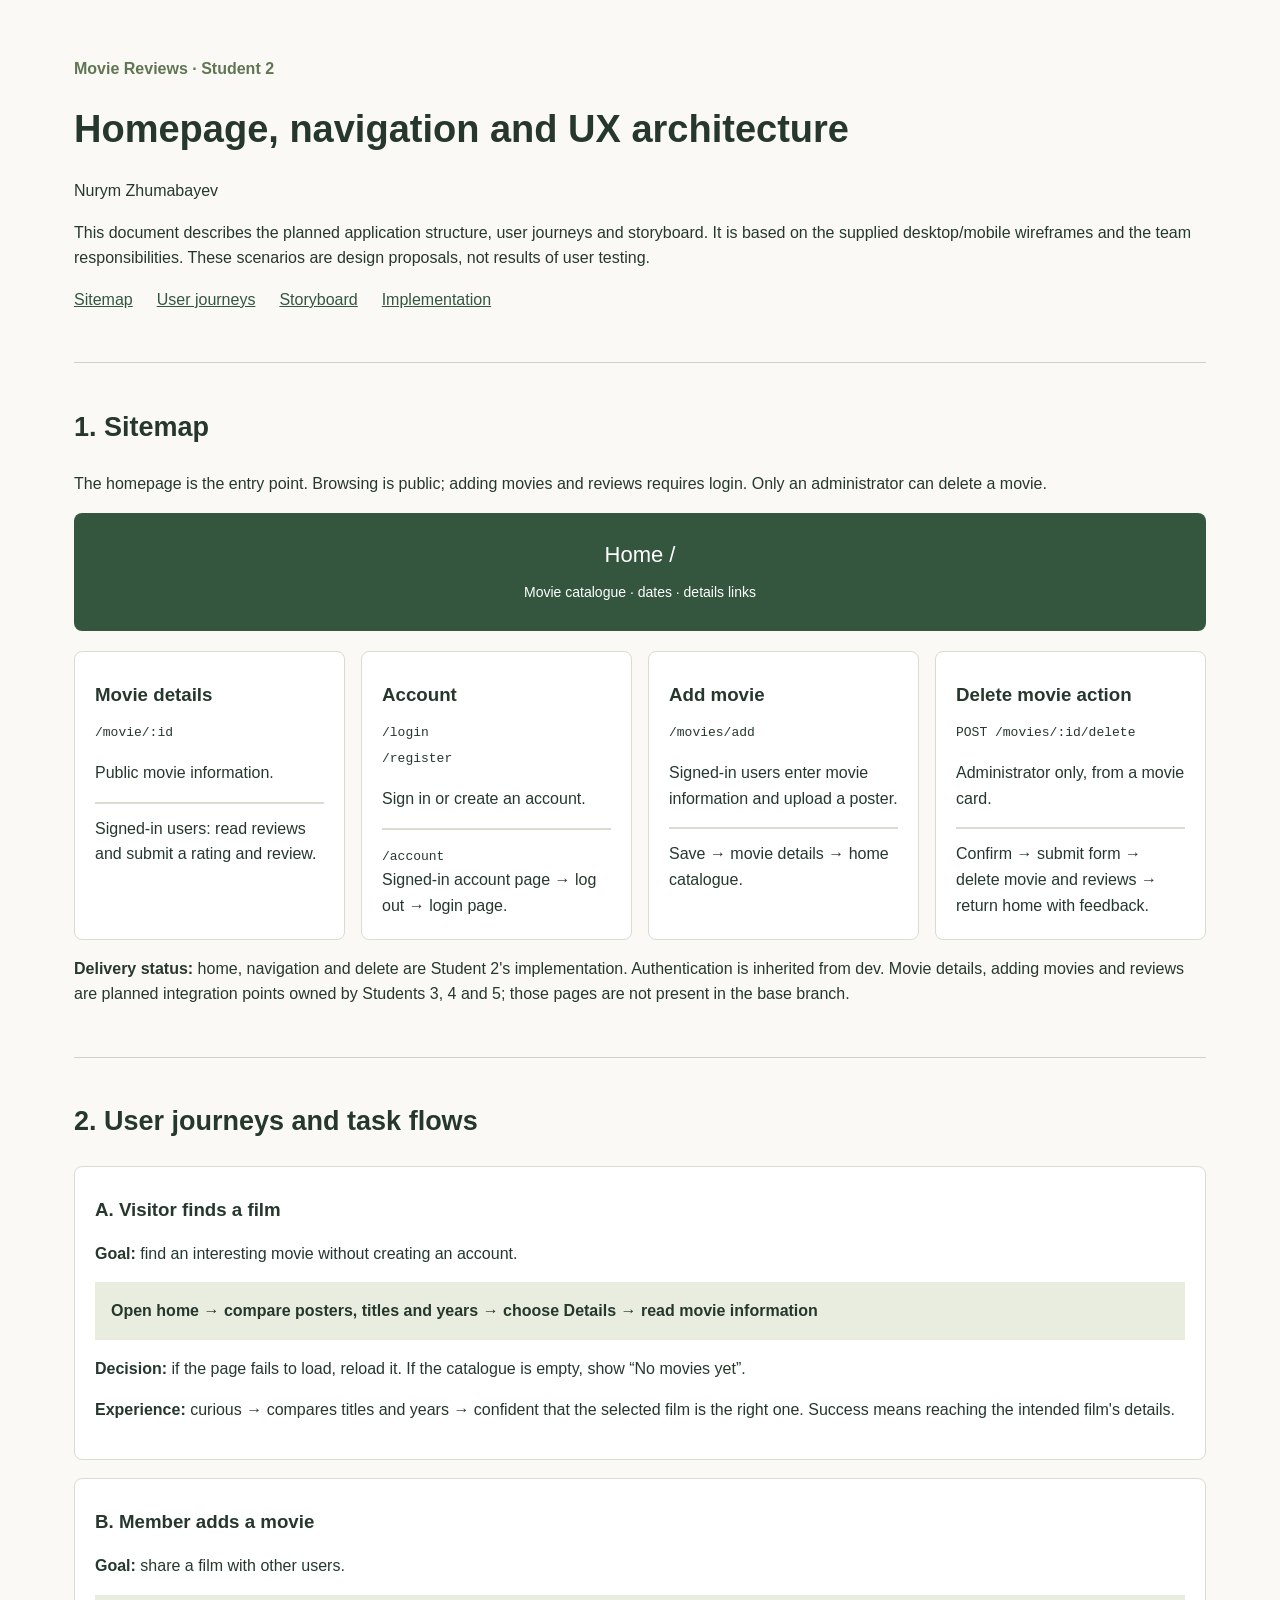
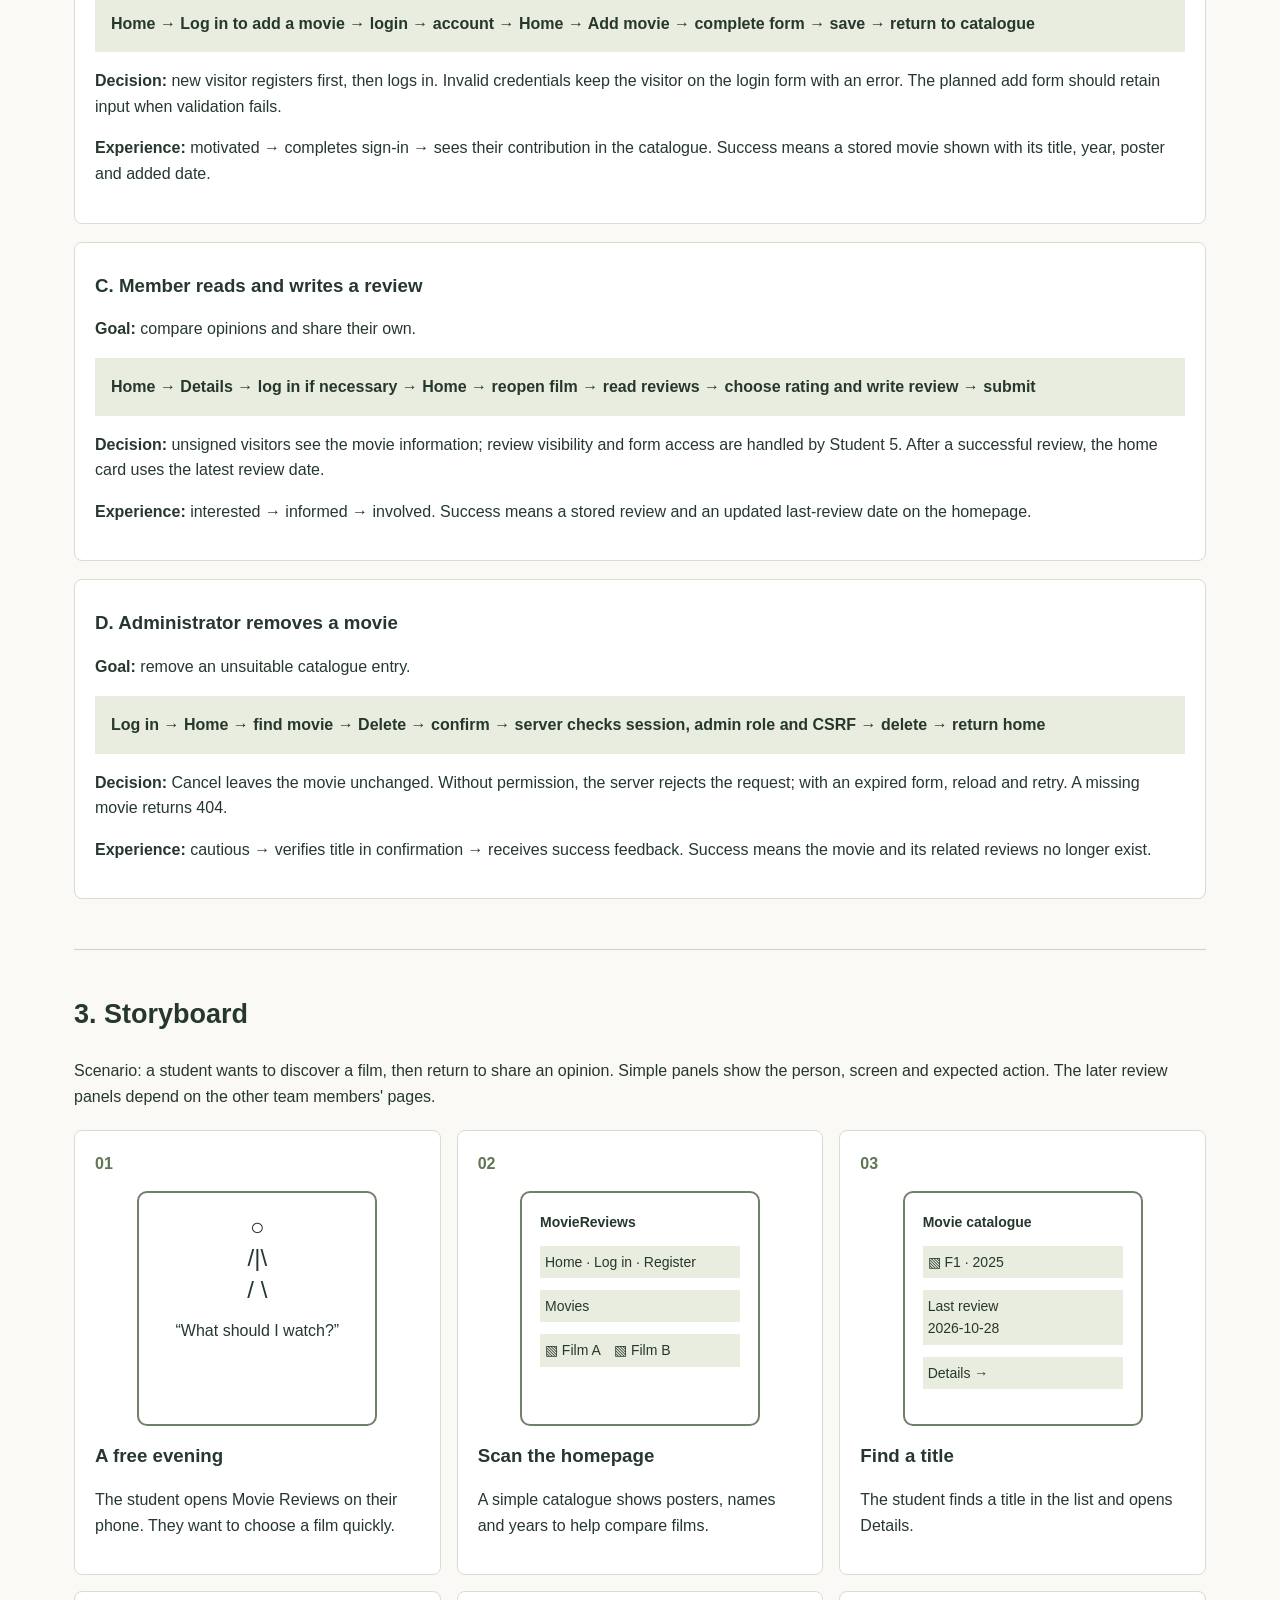
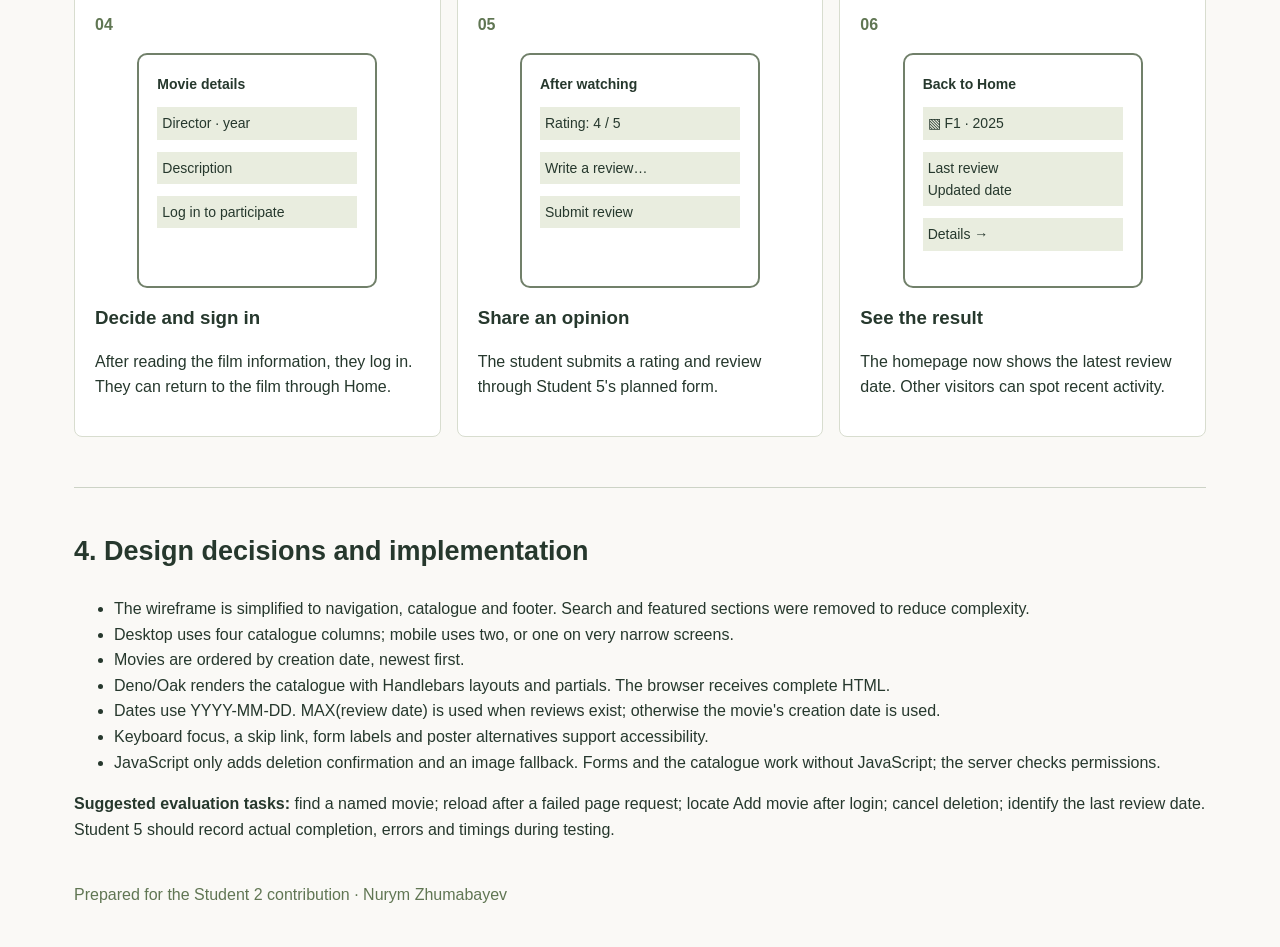
==== commit db1d3c93: "Integrate Google authentication and database roles with homepage" ====
--- a/docs/role-2.html
+++ b/docs/role-2.html
@@ -16,7 +16,7 @@
 <article class="journey"><h3>A. Visitor finds a film</h3><p><strong>Goal:</strong> find an interesting movie without creating an account.</p><p class="flow">Open home → compare posters, titles and years → choose Details → read movie information</p><p><strong>Decision:</strong> if the page fails to load, reload it. If the catalogue is empty, show “No movies yet”.</p><p><strong>Experience:</strong> curious → compares titles and years → confident that the selected film is the right one. Success means reaching the intended film's details.</p></article>
 <article class="journey"><h3>B. Member adds a movie</h3><p><strong>Goal:</strong> share a film with other users.</p><p class="flow">Home → Log in to add a movie → login → account → Home → Add movie → complete form → save → return to catalogue</p><p><strong>Decision:</strong> new visitor registers first, then logs in. Invalid credentials keep the visitor on the login form with an error. The planned add form should retain input when validation fails.</p><p><strong>Experience:</strong> motivated → completes sign-in → sees their contribution in the catalogue. Success means a stored movie shown with its title, year, poster and added date.</p></article>
 <article class="journey"><h3>C. Member reads and writes a review</h3><p><strong>Goal:</strong> compare opinions and share their own.</p><p class="flow">Home → Details → log in if necessary → Home → reopen film → read reviews → choose rating and write review → submit</p><p><strong>Decision:</strong> unsigned visitors see the movie information; review visibility and form access are handled by Student 5. After a successful review, the home card uses the latest review date.</p><p><strong>Experience:</strong> interested → informed → involved. Success means a stored review and an updated last-review date on the homepage.</p></article>
-<article class="journey"><h3>D. Administrator removes a movie</h3><p><strong>Goal:</strong> remove an unsuitable catalogue entry.</p><p class="flow">Log in → Home → find movie → Delete → confirm → server checks session, admin ID and CSRF → delete → return home</p><p><strong>Decision:</strong> Cancel leaves the movie unchanged. Without permission, the server rejects the request; with an expired form, reload and retry. A missing movie returns 404.</p><p><strong>Experience:</strong> cautious → verifies title in confirmation → receives success feedback. Success means the movie and its related reviews no longer exist.</p></article>
+<article class="journey"><h3>D. Administrator removes a movie</h3><p><strong>Goal:</strong> remove an unsuitable catalogue entry.</p><p class="flow">Log in → Home → find movie → Delete → confirm → server checks session, admin role and CSRF → delete → return home</p><p><strong>Decision:</strong> Cancel leaves the movie unchanged. Without permission, the server rejects the request; with an expired form, reload and retry. A missing movie returns 404.</p><p><strong>Experience:</strong> cautious → verifies title in confirmation → receives success feedback. Success means the movie and its related reviews no longer exist.</p></article>
 </section>
 <section id="storyboard"><h2>3. Storyboard</h2><p>Scenario: a student wants to discover a film, then return to share an opinion. Simple panels show the person, screen and expected action. The later review panels depend on the other team members' pages.</p>
 <div class="panels">
